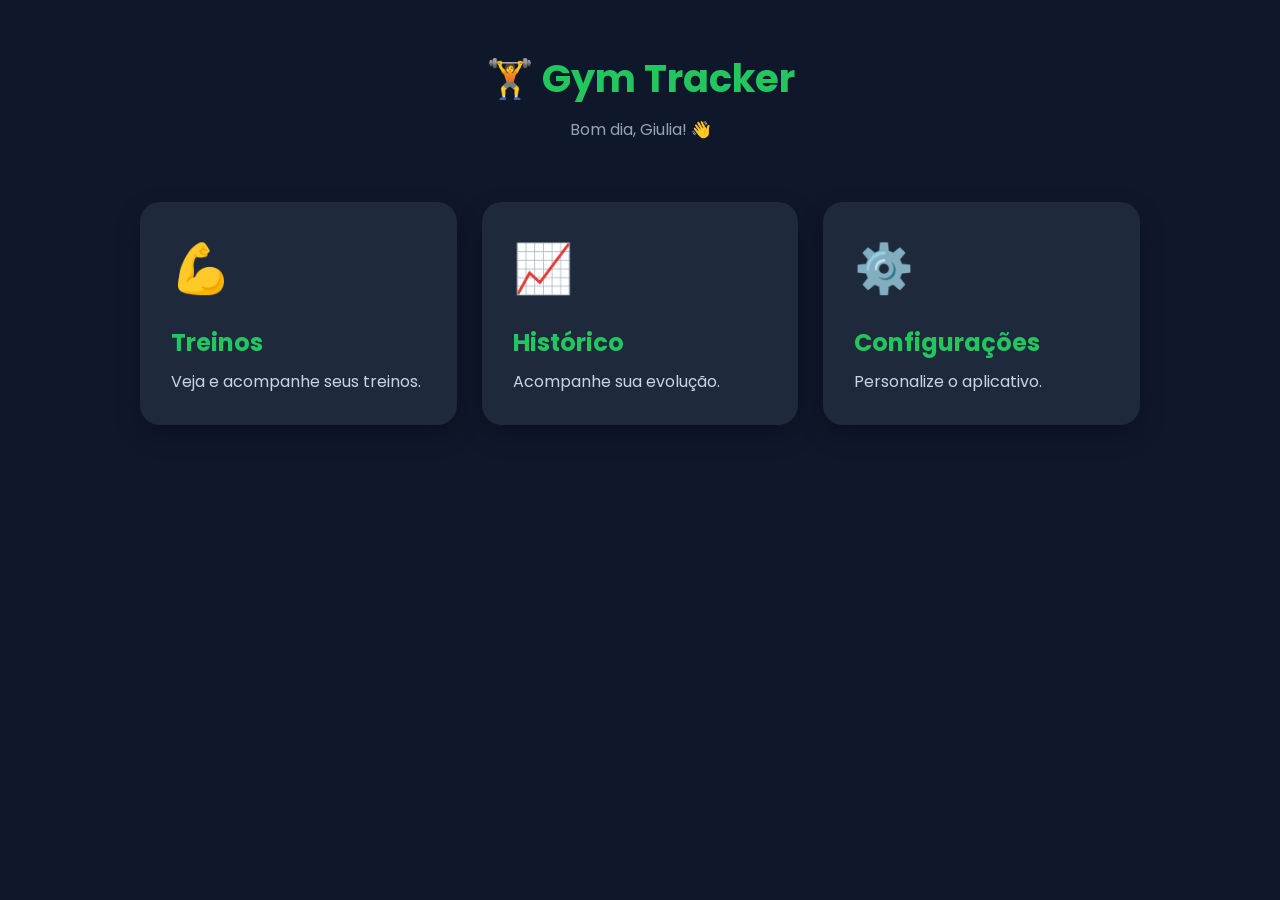
==== index.html @ 71b38c9f "Add files via upload" ====
<!DOCTYPE html>
<html lang="pt-BR">
<head>
  <meta charset="UTF-8">
  <meta name="viewport" content="width=device-width, initial-scale=1.0">
  <title>Gym Tracker</title>
  <link rel="stylesheet" href="style.css">
  <link rel="preconnect" href="https://fonts.googleapis.com">
  <link rel="preconnect" href="https://fonts.gstatic.com" crossorigin>
  <link href="https://fonts.googleapis.com/css2?family=Poppins:wght@300;400;600;700&display=swap" rel="stylesheet">
  <link rel="manifest" href="manifest.json">

<meta name="theme-color" content="#22c55e">
</head>
<body>

<header class="header">
    <h1>🏋️ Gym Tracker</h1>
    <p>Bem-vinda, Giulia 👋</p>
</header>

<main class="cards">

    <a href="treinos.html" class="card">
        <span>💪</span>
        <h2>Treinos</h2>
        <p>Veja e acompanhe seus treinos.</p>
    </a>

    <a href="historico.html" class="card">
        <span>📈</span>
        <h2>Histórico</h2>
        <p>Acompanhe sua evolução.</p>
    </a>

    <a href="configuracoes.html" class="card">
        <span>⚙️</span>
        <h2>Configurações</h2>
        <p>Personalize o aplicativo.</p>
    </a>

</main>

<script src="script.js"></script>

</body>
</html>
---- style.css ----
/* ===========================
   RESET
=========================== */

*{
    margin:0;
    padding:0;
    box-sizing:border-box;
}

html{
    scroll-behavior:smooth;
}

body{
    font-family:'Poppins',sans-serif;
    background:#0f172a;
    color:#fff;
    min-height:100vh;
}

/* ===========================
   HEADER
=========================== */

.header{
    text-align:center;
    padding:50px 20px 30px;
}

.header h1{
    font-size:2.4rem;
    color:#22c55e;
    margin-bottom:10px;
}

.header p{
    color:#94a3b8;
    font-size:1rem;
}

/* ===========================
   MENU
=========================== */

.cards{
    width:90%;
    max-width:1000px;
    margin:30px auto;

    display:grid;
    grid-template-columns:repeat(auto-fit,minmax(260px,1fr));
    gap:25px;
}

.card{

    background:#1e293b;

    border-radius:20px;

    padding:30px;

    text-decoration:none;

    color:white;

    transition:.3s;

    box-shadow:0 10px 25px rgba(0,0,0,.25);

    border:1px solid transparent;

}

.card:hover{

    transform:translateY(-8px);

    border:1px solid #22c55e;

    box-shadow:0 0 25px rgba(34,197,94,.35);

}

.card span{

    font-size:3rem;

}

.card h2{

    margin:20px 0 10px;

    color:#22c55e;

}

.card p{

    color:#cbd5e1;

    line-height:1.5;

}

/* ===========================
   BOTÕES
=========================== */

button{

    background:#22c55e;

    color:white;

    border:none;

    border-radius:12px;

    padding:12px 20px;

    cursor:pointer;

    transition:.3s;

}

button:hover{

    background:#16a34a;

}

/* ===========================
   INPUTS
=========================== */

input,
select{

    width:100%;

    padding:14px;

    margin-top:10px;

    border:none;

    border-radius:12px;

    background:#334155;

    color:white;

    outline:none;

    font-size:15px;

}

input::placeholder{

    color:#94a3b8;

}

/* ===========================
   CARDS DOS TREINOS
=========================== */

.treino{

    background:#1e293b;

    margin:20px auto;

    width:90%;

    max-width:900px;

    padding:25px;

    border-radius:18px;

    box-shadow:0 5px 20px rgba(0,0,0,.25);

}

.treino h2{

    color:#22c55e;

    margin-bottom:20px;

}

.exercicio{

    display:flex;

    justify-content:space-between;

    align-items:center;

    padding:15px;

    background:#334155;

    border-radius:12px;

    margin-bottom:12px;

}

.info h3{

    font-size:16px;

}

.info p{

    color:#cbd5e1;

    margin-top:5px;

}

/* ===========================
   CHECKBOX
=========================== */

input[type="checkbox"]{

    width:22px;

    height:22px;

    accent-color:#22c55e;

}

/* ===========================
   FOOTER
=========================== */

footer{

    text-align:center;

    padding:30px;

    color:#64748b;

}

/* ===========================
   RESPONSIVO
=========================== */

@media(max-width:700px){

.header h1{

    font-size:2rem;

}

.cards{

    grid-template-columns:1fr;

}

.exercicio{

    flex-direction:column;

    align-items:flex-start;

    gap:15px;

}

}
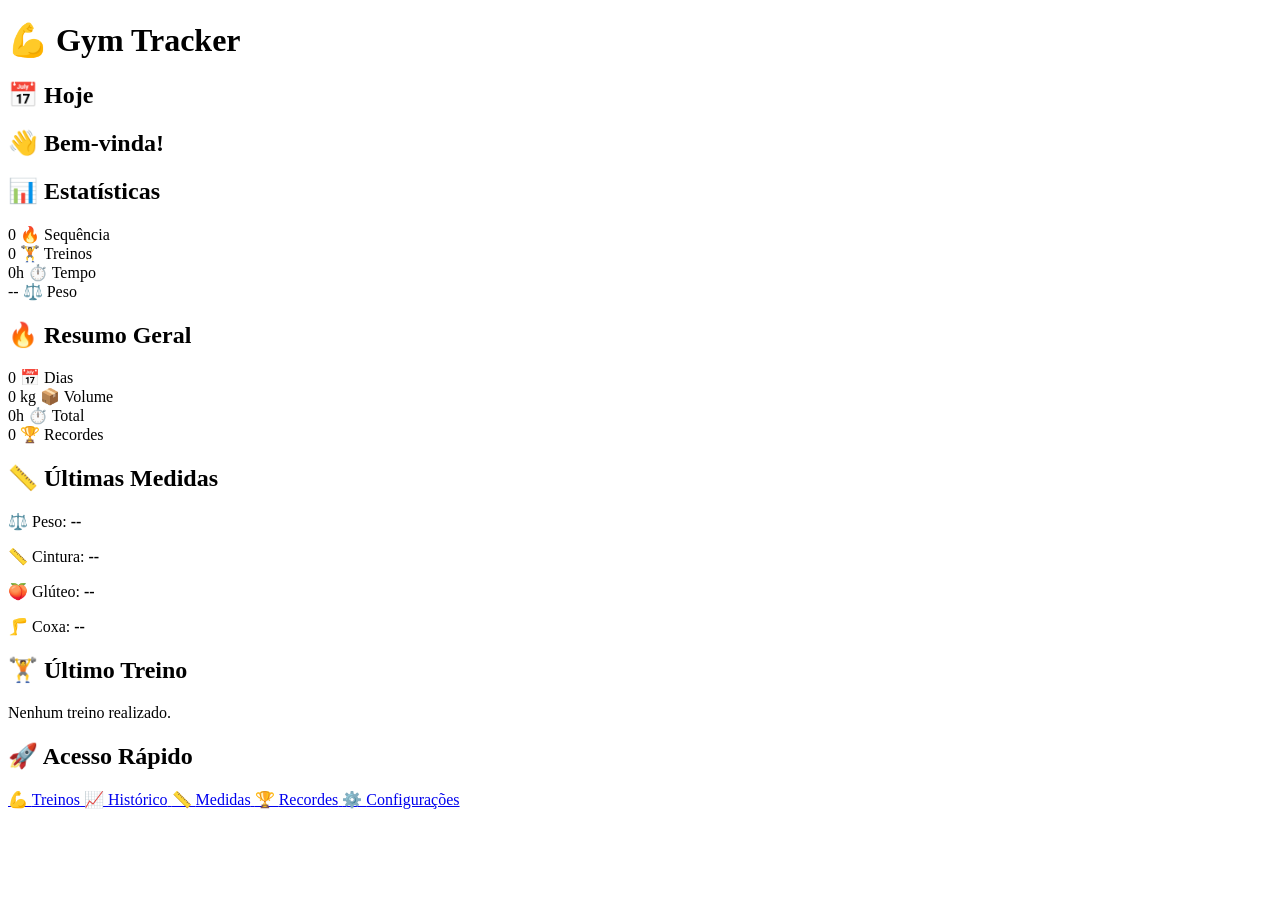
==== commit f80e379a: "Add files via upload" ====
--- a/index.html
+++ b/index.html
@@ -1,47 +1,255 @@
 <!DOCTYPE html>
 <html lang="pt-BR">
+
 <head>
-  <meta charset="UTF-8">
-  <meta name="viewport" content="width=device-width, initial-scale=1.0">
-  <title>Gym Tracker</title>
-  <link rel="stylesheet" href="style.css">
-  <link rel="preconnect" href="https://fonts.googleapis.com">
-  <link rel="preconnect" href="https://fonts.gstatic.com" crossorigin>
-  <link href="https://fonts.googleapis.com/css2?family=Poppins:wght@300;400;600;700&display=swap" rel="stylesheet">
-  <link rel="manifest" href="manifest.json">
-
-<meta name="theme-color" content="#22c55e">
+
+    <meta charset="UTF-8">
+
+    <meta name="viewport" content="width=device-width, initial-scale=1.0">
+
+    <title>Gym Tracker</title>
+
+    <link rel="stylesheet" href="css/style.css">
+
+    <link rel="preconnect" href="https://fonts.googleapis.com">
+
+    <link rel="preconnect" href="https://fonts.gstatic.com" crossorigin>
+    <link rel="manifest" href="manifest.json">
+
+<link rel="icon" href="icons/icon-192.png">
+
+    <link href="https://fonts.googleapis.com/css2?family=Poppins:wght@300;400;500;600;700&display=swap" rel="stylesheet">
+
 </head>
+
 <body>
 
-<header class="header">
-    <h1>🏋️ Gym Tracker</h1>
-    <p>Bem-vinda, Giulia 👋</p>
+<header>
+
+    <div class="header-texto">
+
+        <h1>💪 Gym Tracker</h1>
+
+        <p id="saudacao"></p>
+
+    </div>
+
 </header>
 
-<main class="cards">
-
-    <a href="treinos.html" class="card">
-        <span>💪</span>
-        <h2>Treinos</h2>
-        <p>Veja e acompanhe seus treinos.</p>
-    </a>
-
-    <a href="historico.html" class="card">
-        <span>📈</span>
-        <h2>Histórico</h2>
-        <p>Acompanhe sua evolução.</p>
-    </a>
-
-    <a href="configuracoes.html" class="card">
-        <span>⚙️</span>
-        <h2>Configurações</h2>
-        <p>Personalize o aplicativo.</p>
-    </a>
+<main class="container">
+
+    <!-- Hoje -->
+
+    <section class="card">
+
+        <h2>📅 Hoje</h2>
+
+        <p id="dataAtual"></p>
+
+    </section>
+
+    <!-- Boas-vindas -->
+
+    <section class="card">
+
+        <h2>👋 Bem-vinda!</h2>
+
+        <p id="fraseMotivacao"></p>
+
+    </section>
+
+    <!-- Estatísticas -->
+
+    <section class="card">
+
+        <h2>📊 Estatísticas</h2>
+
+        <div class="stats">
+
+            <div class="stat">
+
+                <span class="numero" id="sequencia">0</span>
+
+                <span class="texto">🔥 Sequência</span>
+
+            </div>
+
+            <div class="stat">
+
+                <span class="numero" id="totalTreinos">0</span>
+
+                <span class="texto">🏋️ Treinos</span>
+
+            </div>
+
+            <div class="stat">
+
+                <span class="numero" id="tempoTreinado">0h</span>
+
+                <span class="texto">⏱️ Tempo</span>
+
+            </div>
+
+            <div class="stat">
+
+                <span class="numero" id="pesoAtual">--</span>
+
+                <span class="texto">⚖️ Peso</span>
+
+            </div>
+
+        </div>
+
+    </section>
+
+    <!-- Resumo Geral -->
+
+    <section class="card">
+
+        <h2>🔥 Resumo Geral</h2>
+
+        <div class="stats">
+
+            <div class="stat">
+
+                <span class="numero" id="diasTreinados">0</span>
+
+                <span class="texto">📅 Dias</span>
+
+            </div>
+
+            <div class="stat">
+
+                <span class="numero" id="volumeTotal">0 kg</span>
+
+                <span class="texto">📦 Volume</span>
+
+            </div>
+
+            <div class="stat">
+
+                <span class="numero" id="tempoTotal">0h</span>
+
+                <span class="texto">⏱️ Total</span>
+
+            </div>
+
+            <div class="stat">
+
+                <span class="numero" id="recordesTotal">0</span>
+
+                <span class="texto">🏆 Recordes</span>
+
+            </div>
+
+        </div>
+
+    </section>
+
+    <!-- Últimas medidas -->
+
+    <section class="card">
+
+        <h2>📏 Últimas Medidas</h2>
+
+        <div class="medidas">
+
+            <p>⚖️ Peso:
+                <strong id="ultimoPeso">--</strong>
+            </p>
+
+            <p>📏 Cintura:
+                <strong id="ultimaCintura">--</strong>
+            </p>
+
+            <p>🍑 Glúteo:
+                <strong id="ultimoGluteo">--</strong>
+            </p>
+
+            <p>🦵 Coxa:
+                <strong id="ultimaCoxa">--</strong>
+            </p>
+
+        </div>
+
+    </section>
+
+    <!-- Último treino -->
+
+    <section class="card">
+
+        <h2>🏋️ Último Treino</h2>
+
+        <p id="ultimoTreino">
+
+            Nenhum treino realizado.
+
+        </p>
+
+    </section>
+
+    
+
+    <!-- Acesso rápido -->
+
+    <section class="card">
+
+        <h2>🚀 Acesso Rápido</h2>
+
+        <div class="atalhos">
+
+            <a href="treinos.html" class="atalho">
+
+                💪
+
+                <span>Treinos</span>
+
+            </a>
+
+            <a href="historico.html" class="atalho">
+
+                📈
+
+                <span>Histórico</span>
+
+            </a>
+
+            <a href="medidas.html" class="atalho">
+
+                📏
+
+                <span>Medidas</span>
+
+            </a>
+
+            <a href="recordes.html" class="atalho">
+
+                🏆
+
+                <span>Recordes</span>
+
+            </a>
+
+            <a href="configuracoes.html" class="atalho">
+
+                ⚙️
+
+                <span>Configurações</span>
+
+            </a>
+
+        </div>
+
+    </section>
 
 </main>
 
-<script src="script.js"></script>
+
+
+<script src="js/storage.js"></script>
+
+<script src="js/script.js"></script>
 
 </body>
+
 </html>
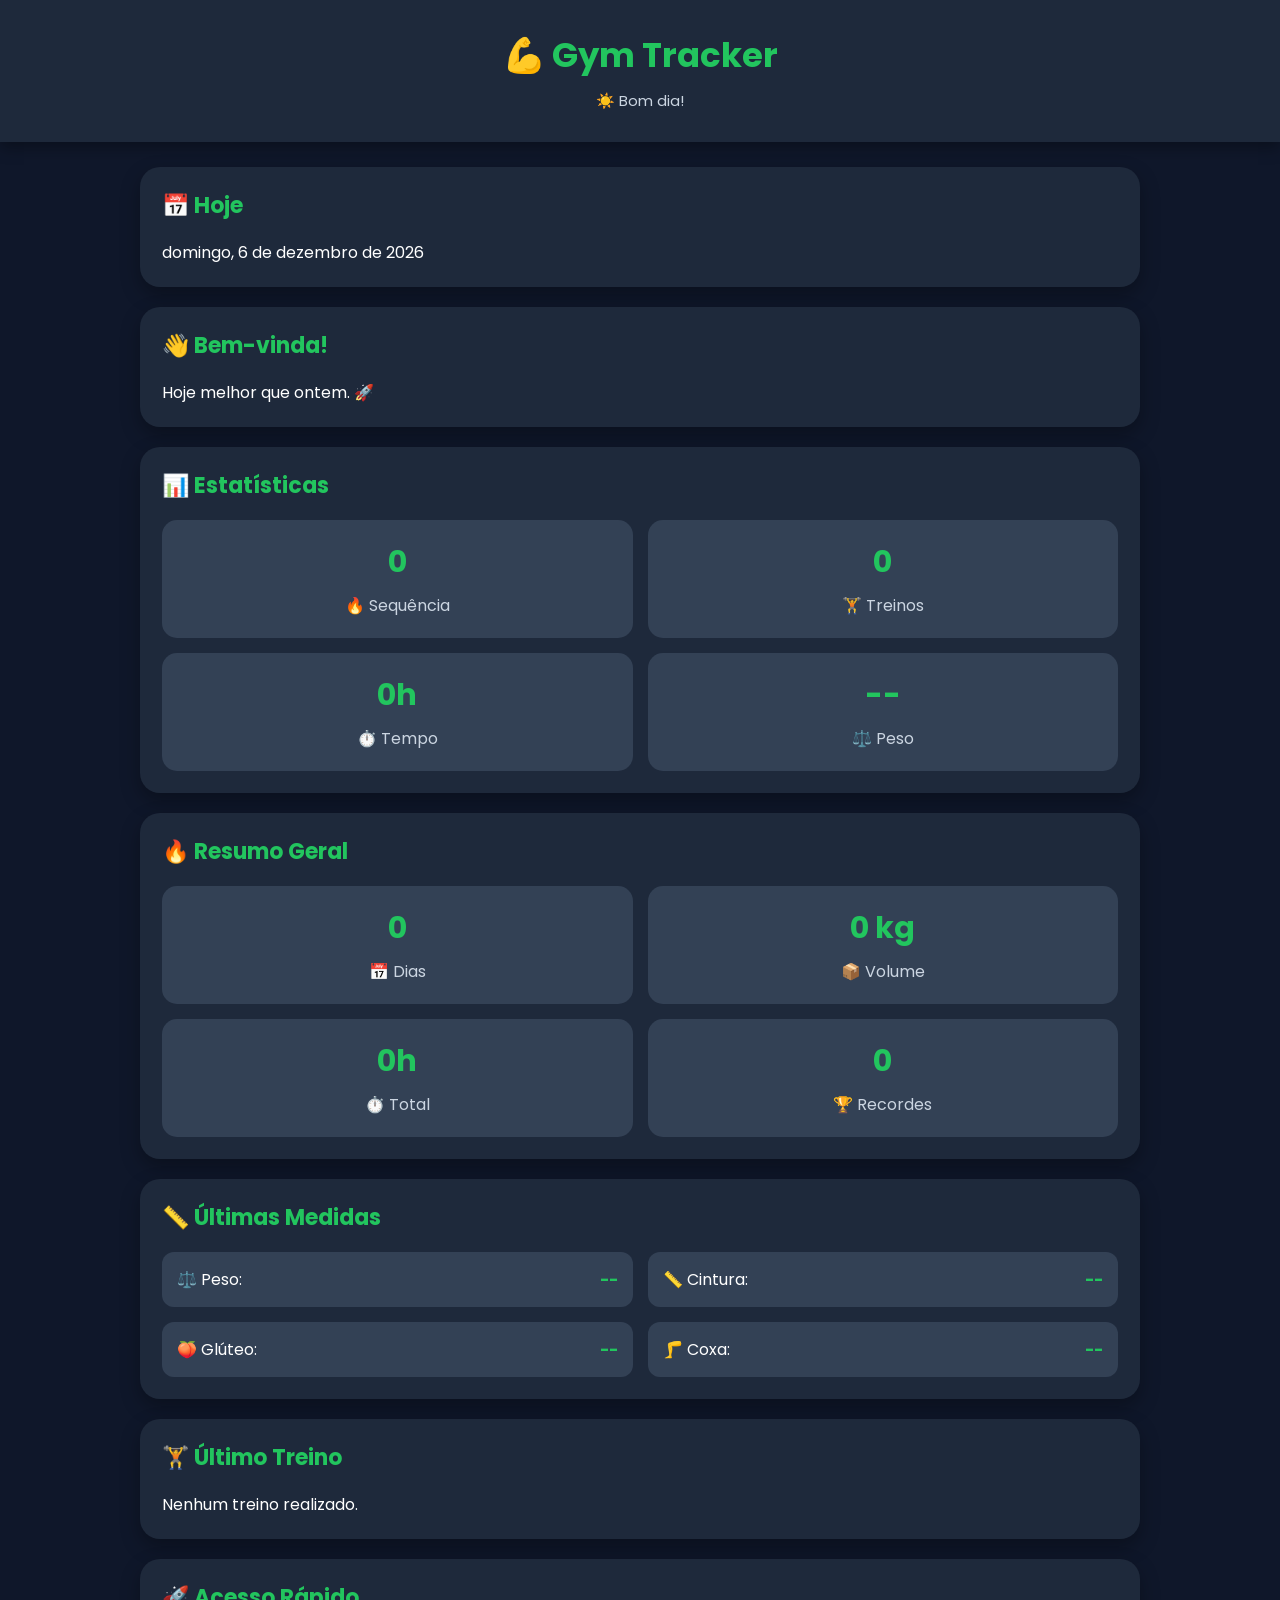
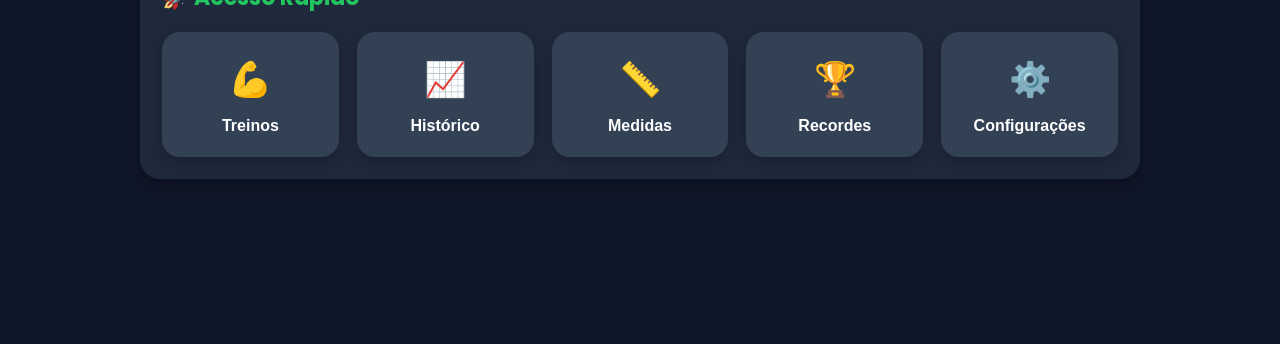
==== commit abda4c11: "Add files via upload" ====
--- a/index.html
+++ b/index.html
@@ -9,14 +9,14 @@
 
     <title>Gym Tracker</title>
 
-    <link rel="stylesheet" href="css/style.css">
+    <link rel="stylesheet" href="style.css">
 
     <link rel="preconnect" href="https://fonts.googleapis.com">
 
     <link rel="preconnect" href="https://fonts.gstatic.com" crossorigin>
     <link rel="manifest" href="manifest.json">
 
-<link rel="icon" href="icons/icon-192.png">
+<link rel="icon" href="icon-192.png">
 
     <link href="https://fonts.googleapis.com/css2?family=Poppins:wght@300;400;500;600;700&display=swap" rel="stylesheet">
 
@@ -246,9 +246,9 @@
 
 
 
-<script src="js/storage.js"></script>
-
-<script src="js/script.js"></script>
+<script src="storage.js"></script>
+
+<script src="script.js"></script>
 
 </body>
 
--- a/style.css
+++ b/style.css
@@ -0,0 +1,420 @@
+/* ==========================
+   RESET
+========================== */
+
+*{
+    margin:0;
+    padding:0;
+    box-sizing:border-box;
+    font-family:'Poppins',sans-serif;
+}
+
+html{
+    scroll-behavior:smooth;
+}
+
+body{
+    background:#0f172a;
+    color:#fff;
+    min-height:100vh;
+}
+
+/* ==========================
+   HEADER
+========================== */
+
+header{
+
+    background:#1e293b;
+
+    padding:30px 20px;
+
+    text-align:center;
+
+    box-shadow:0 5px 15px rgba(0,0,0,.35);
+
+}
+
+header h1{
+
+    color:#22c55e;
+
+    font-size:34px;
+
+    margin-bottom:8px;
+
+}
+
+header p{
+
+    color:#cbd5e1;
+
+    font-size:15px;
+
+}
+
+/* ==========================
+   CONTAINER
+========================== */
+
+.container{
+
+    width:92%;
+
+    max-width:1000px;
+
+    margin:25px auto;
+
+    padding-bottom:120px;
+
+}
+
+/* ==========================
+   CARDS
+========================== */
+
+.card{
+
+    background:#1e293b;
+
+    border-radius:20px;
+
+    padding:22px;
+
+    margin-bottom:20px;
+
+    box-shadow:0 8px 20px rgba(0,0,0,.30);
+
+    transition:.3s;
+
+}
+
+.card:hover{
+
+    transform:translateY(-5px);
+
+}
+
+.card h2{
+
+    color:#22c55e;
+
+    margin-bottom:18px;
+
+    font-size:22px;
+
+}
+
+/* ==========================
+   ESTATÍSTICAS
+========================== */
+
+.stats{
+
+    display:grid;
+
+    grid-template-columns:repeat(2,1fr);
+
+    gap:15px;
+
+}
+
+.stat{
+
+    background:#334155;
+
+    border-radius:15px;
+
+    padding:20px;
+
+    text-align:center;
+
+}
+
+.numero{
+
+    display:block;
+
+    font-size:30px;
+
+    font-weight:bold;
+
+    color:#22c55e;
+
+}
+
+.texto{
+
+    display:block;
+
+    margin-top:8px;
+
+    color:#cbd5e1;
+
+}
+
+/* ==========================
+   MEDIDAS
+========================== */
+
+.medidas{
+
+    display:grid;
+
+    grid-template-columns:repeat(2,1fr);
+
+    gap:15px;
+
+}
+
+.medidas p{
+
+    background:#334155;
+
+    padding:15px;
+
+    border-radius:12px;
+
+}
+
+.medidas strong{
+
+    color:#22c55e;
+
+    float:right;
+
+}/* ==========================
+   RECORDES
+========================== */
+
+#recordesHome{
+
+    display:grid;
+
+    gap:15px;
+
+}
+
+.recorde{
+
+    background:#334155;
+
+    border-radius:15px;
+
+    padding:18px;
+
+    transition:.3s;
+
+}
+
+.recorde:hover{
+
+    transform:translateY(-3px);
+
+}
+
+.recorde h3{
+
+    color:#22c55e;
+
+    margin-bottom:8px;
+
+    font-size:18px;
+
+}
+
+.recorde p{
+
+    color:#e2e8f0;
+
+    font-size:15px;
+
+}
+
+/* ==========================
+   ATALHOS
+========================== */
+
+.atalhos{
+
+    display:grid;
+
+    grid-template-columns:repeat(auto-fit,minmax(140px,1fr));
+
+    gap:18px;
+
+}
+
+.atalho{
+
+    background:#334155;
+
+    border-radius:18px;
+
+    padding:22px;
+
+    text-decoration:none;
+
+    color:#fff;
+
+    display:flex;
+
+    flex-direction:column;
+
+    align-items:center;
+
+    justify-content:center;
+
+    transition:.3s;
+
+    box-shadow:0 5px 15px rgba(0,0,0,.20);
+
+}
+
+.atalho:hover{
+
+    background:#22c55e;
+
+    transform:translateY(-5px);
+
+}
+
+.atalho{
+
+    font-size:34px;
+
+}
+
+.atalho span{
+
+    margin-top:12px;
+
+    font-size:16px;
+
+    font-weight:600;
+
+}
+
+/* ==========================
+   MENU INFERIOR
+========================== */
+
+.bottom-nav{
+
+    position:fixed;
+
+    left:0;
+
+    bottom:0;
+
+    width:100%;
+
+    height:78px;
+
+    background:#1e293b;
+
+    display:flex;
+
+    justify-content:space-around;
+
+    align-items:center;
+
+    box-shadow:0 -6px 18px rgba(0,0,0,.35);
+
+    z-index:999;
+
+}
+
+.bottom-nav a{
+
+    flex:1;
+
+    display:flex;
+
+    flex-direction:column;
+
+    align-items:center;
+
+    justify-content:center;
+
+    text-decoration:none;
+
+    color:#cbd5e1;
+
+    transition:.3s;
+
+}
+
+.bottom-nav a:hover{
+
+    color:#22c55e;
+
+}
+
+.bottom-nav a.ativo{
+
+    color:#22c55e;
+
+}
+
+.bottom-nav a{
+
+    font-size:26px;
+
+}
+
+.bottom-nav span{
+
+    margin-top:5px;
+
+    font-size:12px;
+
+}
+
+/* ==========================
+   RESPONSIVO
+========================== */
+
+@media(max-width:768px){
+
+    .stats{
+
+        grid-template-columns:1fr 1fr;
+
+    }
+
+    .medidas{
+
+        grid-template-columns:1fr;
+
+    }
+
+    .atalhos{
+
+        grid-template-columns:1fr 1fr;
+
+    }
+
+}
+
+@media(max-width:480px){
+
+    header h1{
+
+        font-size:28px;
+
+    }
+
+    .stats{
+
+        grid-template-columns:1fr;
+
+    }
+
+    .atalhos{
+
+        grid-template-columns:1fr;
+
+    }
+
+}
